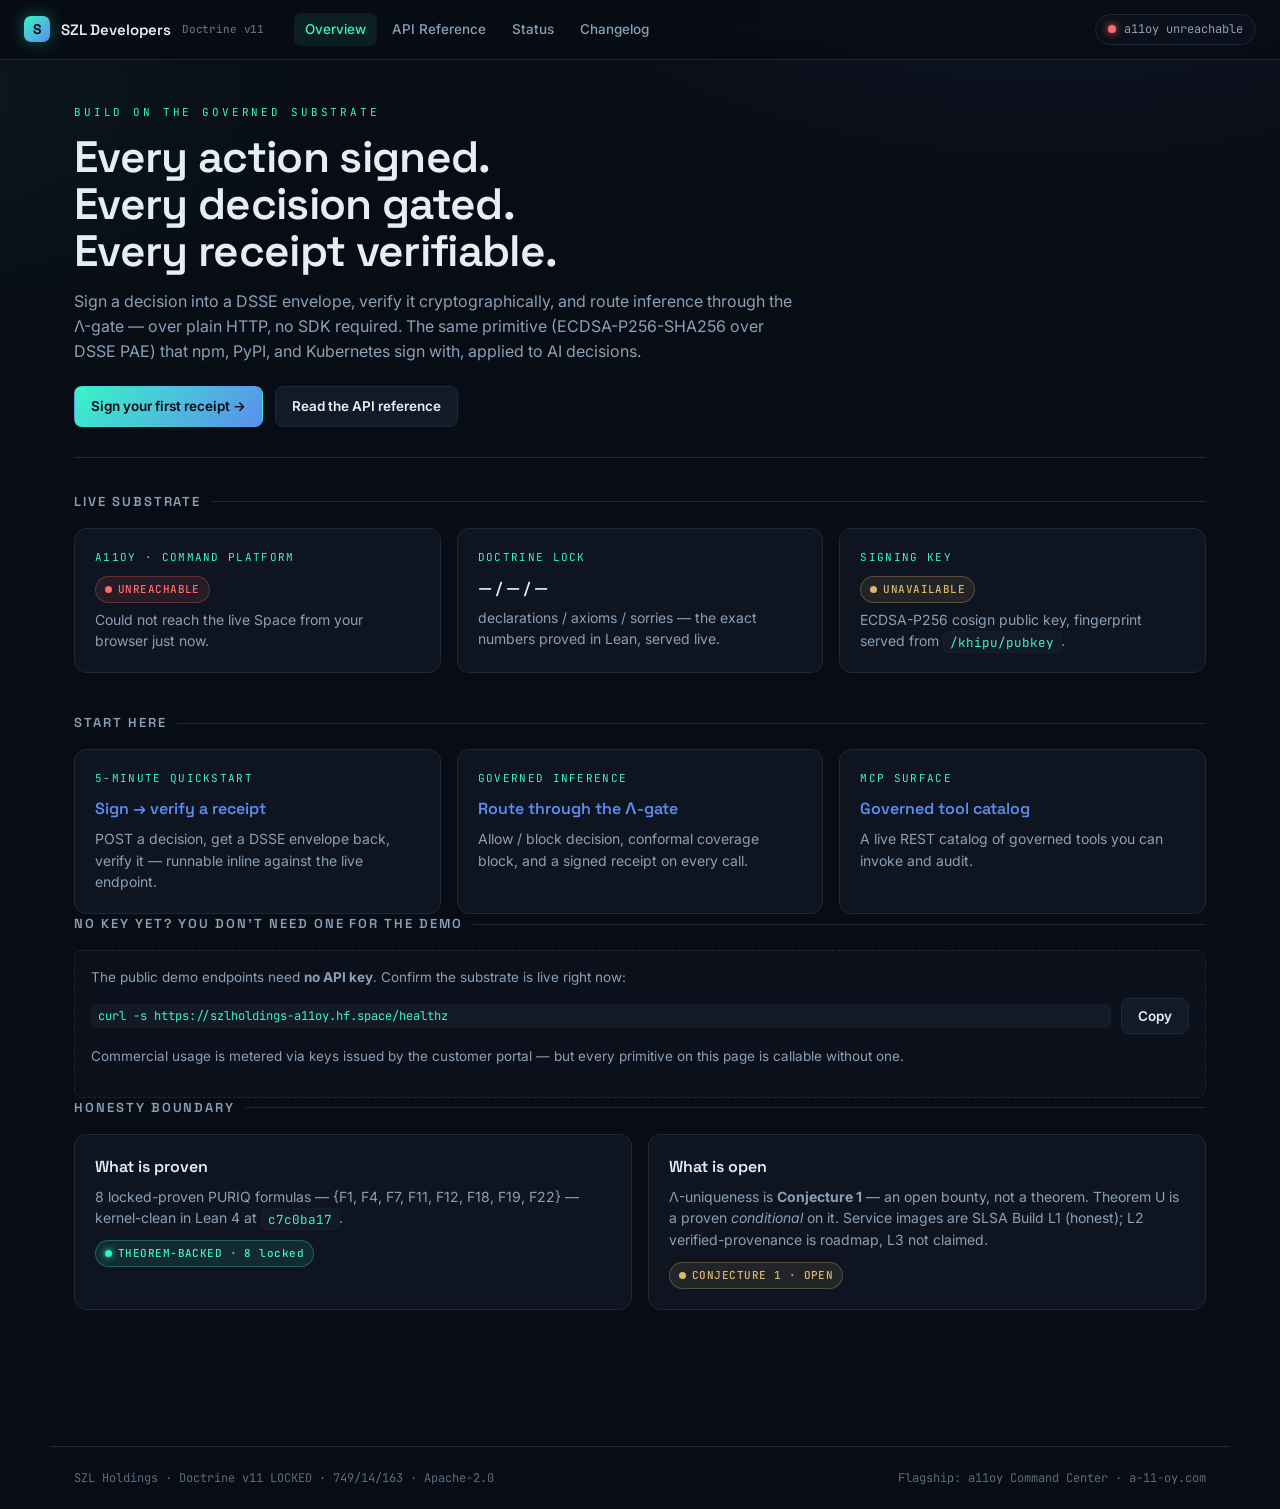
==== site/index.html @ 38bbb010 "feat(site): add live developer + trust surface (reference runner, status, changelog) Static KANCHAY-" ====
<!DOCTYPE html>
<html lang="en">
<head>
<meta charset="utf-8" />
<meta name="viewport" content="width=device-width, initial-scale=1" />
<title>SZL Developers — build on the governed substrate</title>
<meta name="description" content="Developer hub for SZL Holdings: signed decision receipts, governed inference, MCP tools. Every action signed, every decision gated, every receipt verifiable." />
<link rel="preconnect" href="https://fonts.googleapis.com" />
<link rel="preconnect" href="https://fonts.gstatic.com" crossorigin />
<link href="https://fonts.googleapis.com/css2?family=Space+Grotesk:wght@400;500;600;700&family=Inter:wght@400;500;600&family=JetBrains+Mono:wght@400;500&display=swap" rel="stylesheet" />
<link rel="stylesheet" href="assets/kanchay.css" />
</head>
<body>
<nav class="topbar">
  <span class="brand"><span class="mark">S</span> SZL Developers <small>Doctrine v11</small></span>
  <span class="topnav">
    <a href="index.html" class="active">Overview</a>
    <a href="reference.html">API Reference</a>
    <a href="status.html">Status</a>
    <a href="changelog.html">Changelog</a>
  </span>
  <span class="spacer"></span>
  <span class="statuspill checking" data-statuspill><span class="dot"></span><span data-statustext>checking…</span></span>
</nav>

<div class="wrap">
  <header class="hero">
    <p class="eyebrow">Build on the governed substrate</p>
    <h1>Every action signed.<br/>Every decision gated.<br/>Every receipt verifiable.</h1>
    <p class="lede">Sign a decision into a DSSE envelope, verify it cryptographically, and route inference through the Λ-gate — over plain HTTP, no SDK required. The same primitive (ECDSA-P256-SHA256 over DSSE PAE) that npm, PyPI, and Kubernetes sign with, applied to AI decisions.</p>
    <div style="display:flex; gap:12px; margin-top:22px; flex-wrap:wrap;">
      <a class="btn primary" href="reference.html#quickstart">Sign your first receipt →</a>
      <a class="btn ghost" href="reference.html">Read the API reference</a>
    </div>
  </header>

  <!-- live substrate panel: status everywhere, optimistic + honest -->
  <p class="section-title">Live substrate</p>
  <div class="grid c3" style="margin-bottom:40px;">
    <div class="card">
      <div class="kicker">a11oy · command platform</div>
      <h3 id="m-a11oy">checking…</h3>
      <p id="m-a11oy-sub">Polling <code class="inline">/healthz</code> on the live Space.</p>
    </div>
    <div class="card">
      <div class="kicker">Doctrine lock</div>
      <h3 id="m-doctrine">— / — / —</h3>
      <p>declarations / axioms / sorries — the exact numbers proved in Lean, served live.</p>
    </div>
    <div class="card">
      <div class="kicker">Signing key</div>
      <h3 id="m-key">checking…</h3>
      <p>ECDSA-P256 cosign public key, fingerprint served from <code class="inline">/khipu/pubkey</code>.</p>
    </div>
  </div>

  <p class="section-title">Start here</p>
  <div class="grid c3">
    <a class="card link" href="reference.html#quickstart">
      <div class="kicker">5-minute quickstart</div>
      <h3>Sign → verify a receipt</h3>
      <p>POST a decision, get a DSSE envelope back, verify it — runnable inline against the live endpoint.</p>
    </a>
    <a class="card link" href="reference.html#govern">
      <div class="kicker">Governed inference</div>
      <h3>Route through the Λ-gate</h3>
      <p>Allow / block decision, conformal coverage block, and a signed receipt on every call.</p>
    </a>
    <a class="card link" href="reference.html#mcp">
      <div class="kicker">MCP surface</div>
      <h3>Governed tool catalog</h3>
      <p>A live REST catalog of governed tools you can invoke and audit.</p>
    </a>
  </div>

  <!-- empty-state-as-command (Vercel pattern): show the exact command, not a decorative blank -->
  <p class="section-title">No key yet? You don't need one for the demo</p>
  <div class="emptycmd">
    The public demo endpoints need <strong>no API key</strong>. Confirm the substrate is live right now:
    <div class="cmd">
      <code class="inline" id="curl-health">curl -s https://szlholdings-a11oy.hf.space/healthz</code>
      <button class="btn ghost" data-copy="#curl-health">Copy</button>
    </div>
    <p style="margin-top:12px;">Commercial usage is metered via keys issued by the customer portal — but every primitive on this page is callable without one.</p>
  </div>

  <p class="section-title">Honesty boundary</p>
  <div class="grid c2">
    <div class="card">
      <h3>What is proven</h3>
      <p style="margin-bottom:10px;">8 locked-proven PURIQ formulas — {F1, F4, F7, F11, F12, F18, F19, F22} — kernel-clean in Lean 4 at <code class="inline">c7c0ba17</code>.</p>
      <span class="badge green"><span class="dot"></span>THEOREM-BACKED · 8 locked</span>
    </div>
    <div class="card">
      <h3>What is open</h3>
      <p style="margin-bottom:10px;">Λ-uniqueness is <strong>Conjecture 1</strong> — an open bounty, not a theorem. Theorem U is a proven <em>conditional</em> on it. Service images are SLSA Build L1 (honest); L2 verified-provenance is roadmap, L3 not claimed.</p>
      <span class="badge gold"><span class="dot"></span>CONJECTURE 1 · OPEN</span>
    </div>
  </div>
</div>

<footer class="foot">
  <span>SZL Holdings · Doctrine v11 LOCKED · 749/14/163 · Apache-2.0</span>
  <span>Flagship: a11oy Command Center · a-11-oy.com</span>
</footer>

<script src="assets/app.js"></script>
<script>
  // copy buttons
  document.querySelectorAll("[data-copy]").forEach(b => b.addEventListener("click", () => {
    const t = document.querySelector(b.dataset.copy).textContent;
    navigator.clipboard?.writeText(t);
    const o = b.textContent; b.textContent = "Copied"; setTimeout(() => b.textContent = o, 1200);
  }));
  // reflect live health into the substrate panel (optimistic: cards say "checking…" first)
  document.addEventListener("szl:health", (e) => {
    const a = document.getElementById("m-a11oy"), as = document.getElementById("m-a11oy-sub"), d = document.getElementById("m-doctrine");
    if (e.detail.ok) {
      a.innerHTML = '<span class="badge green" style="font-size:13px;"><span class="dot"></span>LIVE</span> ' + e.detail.ms + 'ms';
      as.innerHTML = 'Responding on <code class="inline">/healthz</code> · commit ' + (e.detail.data.commit || '—');
      d.textContent = (e.detail.data.lock || "— / — / —").replace(/\//g, " / ");
    } else {
      a.innerHTML = '<span class="badge red"><span class="dot"></span>UNREACHABLE</span>';
      as.textContent = "Could not reach the live Space from your browser just now.";
    }
  });
  // signing key fingerprint (honest: shows the real served fingerprint)
  SZL.call("/khipu/pubkey").then(({ data, error }) => {
    const k = document.getElementById("m-key");
    if (error || !data) { k.innerHTML = '<span class="badge gold"><span class="dot"></span>UNAVAILABLE</span>'; return; }
    k.innerHTML = '<span class="badge green" style="font-size:12px;"><span class="dot"></span>' + (data.curve || 'P-256') + '</span>';
    document.getElementById("m-key").nextElementSibling.innerHTML =
      'Fingerprint <code class="inline" style="font-size:.8em;">' + (data.fingerprint_sha256 || '').slice(0, 24) + '…</code>';
  });
</script>
</body>
</html>
---- site/assets/kanchay.css ----
/* KANCHAY — SZL Holdings developer surface theme.
   Dark-mode-first (Vercel Geist discipline): information density over decoration.
   Palette + fonts are the org-canonical brand. No runtime CDN beyond the
   Google Fonts stylesheet (same precedent as the org alignment board). */

:root {
  --void: #080c14;
  --proof: #3af4c8;
  --lattice: #5b8dee;
  --gold: #d7b96b;

  --panel: #0e1420;
  --panel-2: #121a28;
  --panel-3: #0b101a;
  --line: #1d2838;
  --line-soft: #161f2d;

  --ink: #e6edf6;
  --ink-dim: #8aa0b8;
  --ink-faint: #5a6c82;

  --ok: #3af4c8;
  --warn: #d7b96b;
  --down: #ff6b6b;
  --info: #5b8dee;

  --radius: 12px;
  --radius-sm: 8px;
  --mono: 'JetBrains Mono', ui-monospace, 'SF Mono', Menlo, monospace;
  --sans: 'Inter', system-ui, -apple-system, sans-serif;
  --display: 'Space Grotesk', var(--sans);
}

* { box-sizing: border-box; }
html, body { margin: 0; padding: 0; }
html { scroll-behavior: smooth; }
body {
  background:
    radial-gradient(1100px 560px at 82% -8%, rgba(91,141,238,.10), transparent 60%),
    radial-gradient(840px 460px at -8% 6%, rgba(58,244,200,.06), transparent 55%),
    var(--void);
  color: var(--ink);
  font-family: var(--sans);
  -webkit-font-smoothing: antialiased;
  line-height: 1.55;
  min-height: 100vh;
}
a { color: var(--lattice); text-decoration: none; }
a:hover { text-decoration: underline; }
code, pre, .mono { font-family: var(--mono); }

/* ---------- top bar ---------- */
.topbar {
  position: sticky; top: 0; z-index: 50;
  display: flex; align-items: center; gap: 22px;
  padding: 13px 24px;
  background: rgba(8,12,20,.82);
  backdrop-filter: blur(10px);
  border-bottom: 1px solid var(--line);
}
.brand { display: flex; align-items: center; gap: 11px; font-family: var(--display); font-weight: 600; font-size: 15px; letter-spacing: -.01em; }
.brand .mark {
  width: 26px; height: 26px; border-radius: 7px; flex-shrink: 0;
  background: linear-gradient(135deg, var(--proof), var(--lattice));
  display: grid; place-items: center; color: var(--void); font-weight: 700; font-size: 14px;
  box-shadow: 0 0 16px rgba(58,244,200,.35);
}
.brand small { color: var(--ink-faint); font-weight: 500; font-family: var(--mono); font-size: 11px; }
.topnav { display: flex; gap: 4px; margin-left: 8px; flex-wrap: wrap; }
.topnav a {
  color: var(--ink-dim); font-size: 13.5px; font-weight: 500; padding: 6px 11px; border-radius: 7px;
}
.topnav a:hover { color: var(--ink); background: var(--panel-2); text-decoration: none; }
.topnav a.active { color: var(--proof); background: rgba(58,244,200,.08); }
.topbar .spacer { flex: 1; }

/* live status pill in the bar */
.statuspill {
  display: inline-flex; align-items: center; gap: 8px;
  font-family: var(--mono); font-size: 12px; color: var(--ink-dim);
  border: 1px solid var(--line); border-radius: 999px; padding: 5px 12px;
  background: var(--panel-3);
}
.statuspill .dot { width: 8px; height: 8px; border-radius: 50%; background: var(--ink-faint); }
.statuspill.ok .dot { background: var(--ok); box-shadow: 0 0 8px var(--ok); }
.statuspill.warn .dot { background: var(--warn); box-shadow: 0 0 8px var(--warn); }
.statuspill.down .dot { background: var(--down); box-shadow: 0 0 8px var(--down); }
.statuspill.checking .dot { background: var(--info); animation: pulse 1.1s ease-in-out infinite; }
@keyframes pulse { 0%,100% { opacity: .35; } 50% { opacity: 1; } }

/* ---------- layout ---------- */
.wrap { max-width: 1180px; margin: 0 auto; padding: 44px 24px 96px; }
.hero { border-bottom: 1px solid var(--line); padding-bottom: 30px; margin-bottom: 34px; }
.eyebrow { font-family: var(--mono); font-size: 11px; letter-spacing: .26em; text-transform: uppercase; color: var(--proof); margin: 0 0 13px; }
h1 { font-family: var(--display); font-weight: 600; font-size: clamp(28px, 4vw, 44px); line-height: 1.07; margin: 0 0 14px; letter-spacing: -.015em; }
h2 { font-family: var(--display); font-weight: 600; font-size: 22px; margin: 40px 0 14px; letter-spacing: -.01em; }
h3 { font-family: var(--display); font-weight: 600; font-size: 16px; margin: 26px 0 10px; }
.lede { color: var(--ink-dim); font-size: 16px; max-width: 720px; margin: 0; }

.section-title {
  font-family: var(--display); font-weight: 600; font-size: 13px;
  letter-spacing: .15em; text-transform: uppercase; color: var(--ink-dim);
  margin: 0 0 16px; display: flex; align-items: center; gap: 10px;
}
.section-title::after { content: ""; flex: 1; height: 1px; background: var(--line); }

/* ---------- cards ---------- */
.grid { display: grid; gap: 16px; }
.grid.c2 { grid-template-columns: repeat(2, 1fr); }
.grid.c3 { grid-template-columns: repeat(3, 1fr); }
.card {
  background: var(--panel); border: 1px solid var(--line); border-radius: var(--radius);
  padding: 20px; transition: border-color .15s ease, transform .15s ease;
}
.card.link:hover { border-color: rgba(91,141,238,.45); transform: translateY(-2px); }
.card h3 { margin: 0 0 6px; }
.card p { margin: 0; color: var(--ink-dim); font-size: 14px; }
.card .kicker { font-family: var(--mono); font-size: 11px; letter-spacing: .12em; text-transform: uppercase; color: var(--proof); margin-bottom: 10px; }

/* ---------- labels / badges ---------- */
.badge {
  display: inline-flex; align-items: center; gap: 6px; font-family: var(--mono);
  font-size: 11px; font-weight: 500; letter-spacing: .04em; padding: 4px 9px; border-radius: 999px; white-space: nowrap;
}
.badge .dot { width: 7px; height: 7px; border-radius: 50%; }
.badge.green { background: rgba(58,244,200,.10); color: var(--ok); border: 1px solid rgba(58,244,200,.28); }
.badge.green .dot { background: var(--ok); box-shadow: 0 0 7px var(--ok); }
.badge.gold { background: rgba(215,185,107,.10); color: var(--warn); border: 1px solid rgba(215,185,107,.28); }
.badge.gold .dot { background: var(--warn); }
.badge.blue { background: rgba(91,141,238,.10); color: var(--info); border: 1px solid rgba(91,141,238,.28); }
.badge.blue .dot { background: var(--info); }
.badge.red { background: rgba(255,107,107,.10); color: var(--down); border: 1px solid rgba(255,107,107,.28); }
.badge.red .dot { background: var(--down); }
.badge.gray { background: rgba(90,108,130,.12); color: var(--ink-dim); border: 1px solid var(--line); }
.badge.gray .dot { background: var(--ink-faint); }

/* ---------- code ---------- */
pre {
  background: var(--panel-3); border: 1px solid var(--line); border-radius: var(--radius-sm);
  padding: 15px 16px; overflow-x: auto; font-size: 12.5px; line-height: 1.6; color: var(--ink);
  margin: 0;
}
pre .c-key { color: var(--lattice); }
pre .c-str { color: var(--proof); }
pre .c-num { color: var(--gold); }
pre .c-com { color: var(--ink-faint); }
code.inline { background: var(--panel-2); border: 1px solid var(--line-soft); border-radius: 5px; padding: 1.5px 6px; font-size: .9em; color: var(--proof); }

.method { font-family: var(--mono); font-weight: 700; font-size: 11px; padding: 2px 7px; border-radius: 5px; letter-spacing: .05em; }
.method.get { background: rgba(91,141,238,.16); color: var(--lattice); }
.method.post { background: rgba(58,244,200,.14); color: var(--proof); }

/* ---------- footer ---------- */
footer.foot {
  max-width: 1180px; margin: 40px auto 0; padding: 22px 24px;
  border-top: 1px solid var(--line); color: var(--ink-faint); font-size: 12px;
  font-family: var(--mono); display: flex; justify-content: space-between; gap: 12px; flex-wrap: wrap;
}

/* ---------- buttons ---------- */
.btn {
  display: inline-flex; align-items: center; gap: 8px; cursor: pointer;
  font-family: var(--sans); font-weight: 600; font-size: 13.5px;
  padding: 9px 16px; border-radius: var(--radius-sm); border: 1px solid transparent;
}
.btn.primary { background: linear-gradient(135deg, var(--proof), var(--lattice)); color: var(--void); }
.btn.primary:hover { filter: brightness(1.08); text-decoration: none; }
.btn.ghost { background: var(--panel-2); border-color: var(--line); color: var(--ink); }
.btn.ghost:hover { border-color: var(--lattice); text-decoration: none; }
.btn:disabled { opacity: .55; cursor: not-allowed; }

/* ---------- empty-state-as-command (Vercel pattern) ---------- */
.emptycmd {
  background: var(--panel-3); border: 1px dashed var(--line); border-radius: var(--radius-sm);
  padding: 16px; color: var(--ink-dim); font-size: 13.5px;
}
.emptycmd .cmd { display: flex; align-items: center; gap: 10px; margin-top: 10px; }
.emptycmd code { flex: 1; }

@media (max-width: 880px) {
  .grid.c2, .grid.c3 { grid-template-columns: 1fr; }
  .topnav { display: none; }
}
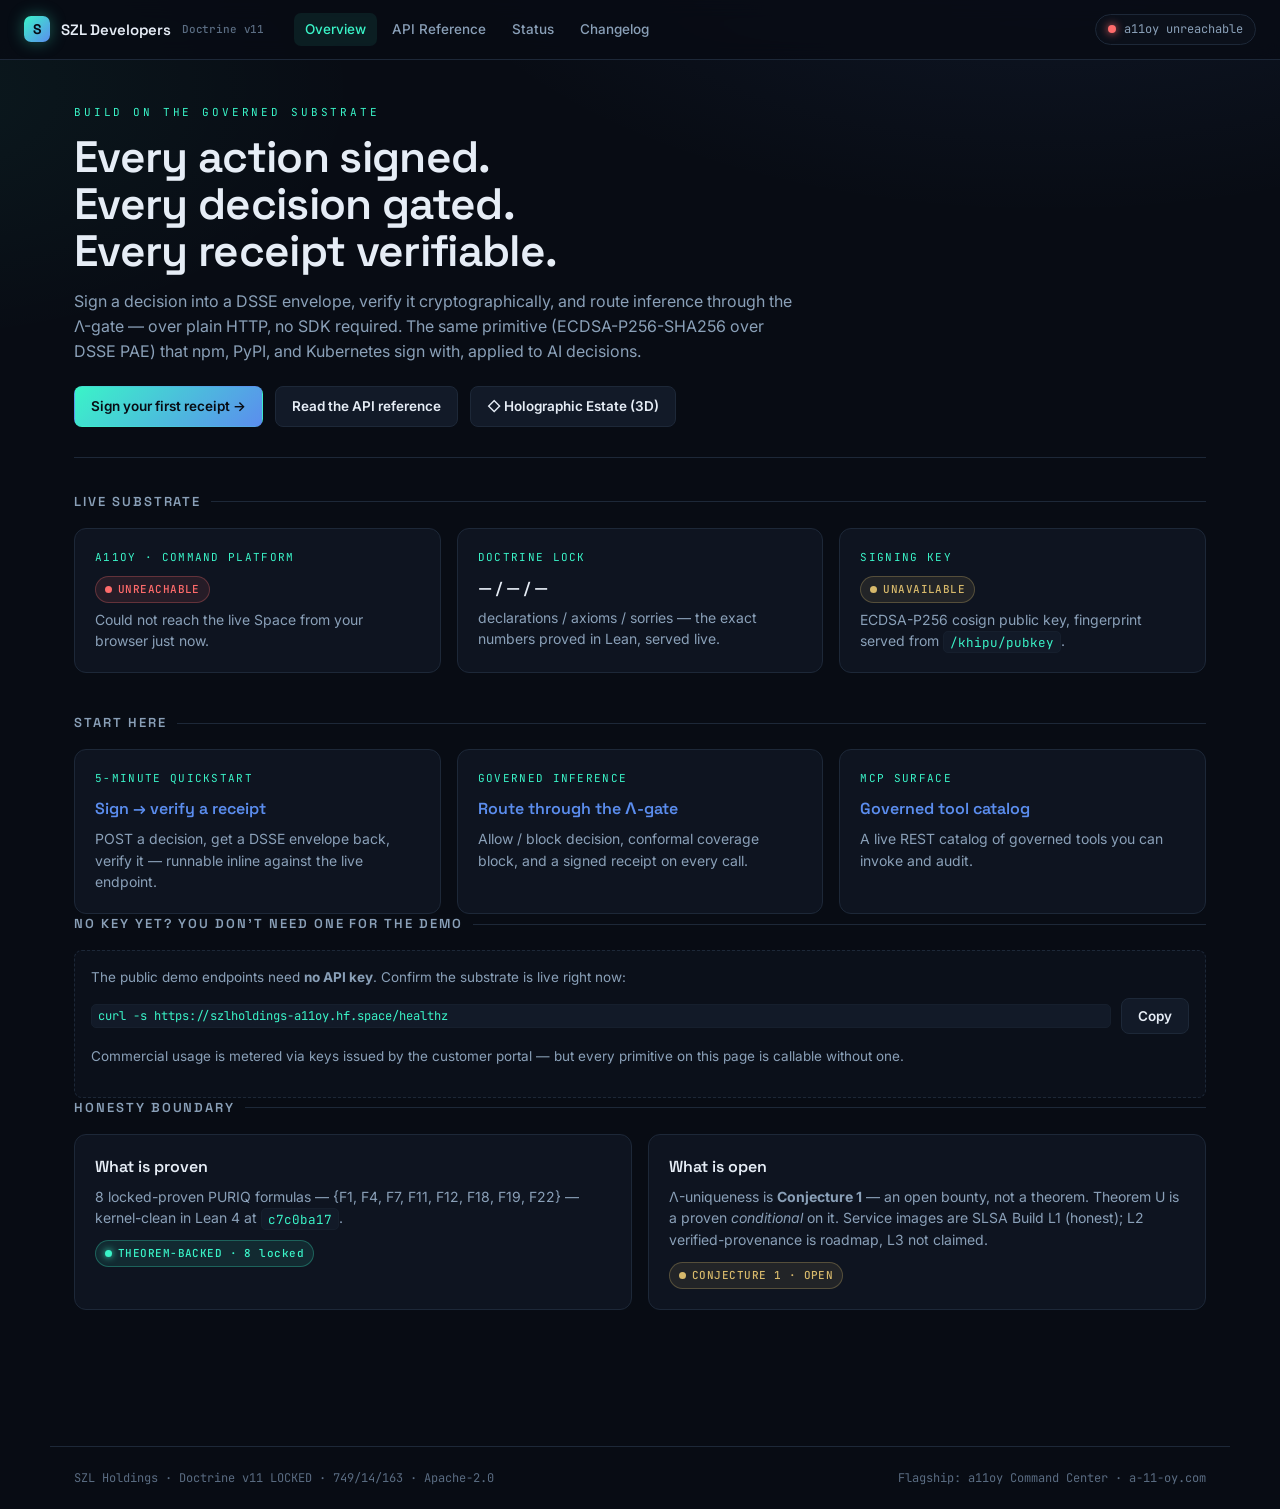
==== commit dba65665: "feat: link the Holographic Estate (3D showcase) from the developer hub Add a Featured section in REA" ====
--- a/site/index.html
+++ b/site/index.html
@@ -31,6 +31,7 @@
     <div style="display:flex; gap:12px; margin-top:22px; flex-wrap:wrap;">
       <a class="btn primary" href="reference.html#quickstart">Sign your first receipt →</a>
       <a class="btn ghost" href="reference.html">Read the API reference</a>
+      <a class="btn ghost" href="https://szlholdings-a11oy.hf.space/holographic">◇ Holographic Estate (3D)</a>
     </div>
   </header>
 
